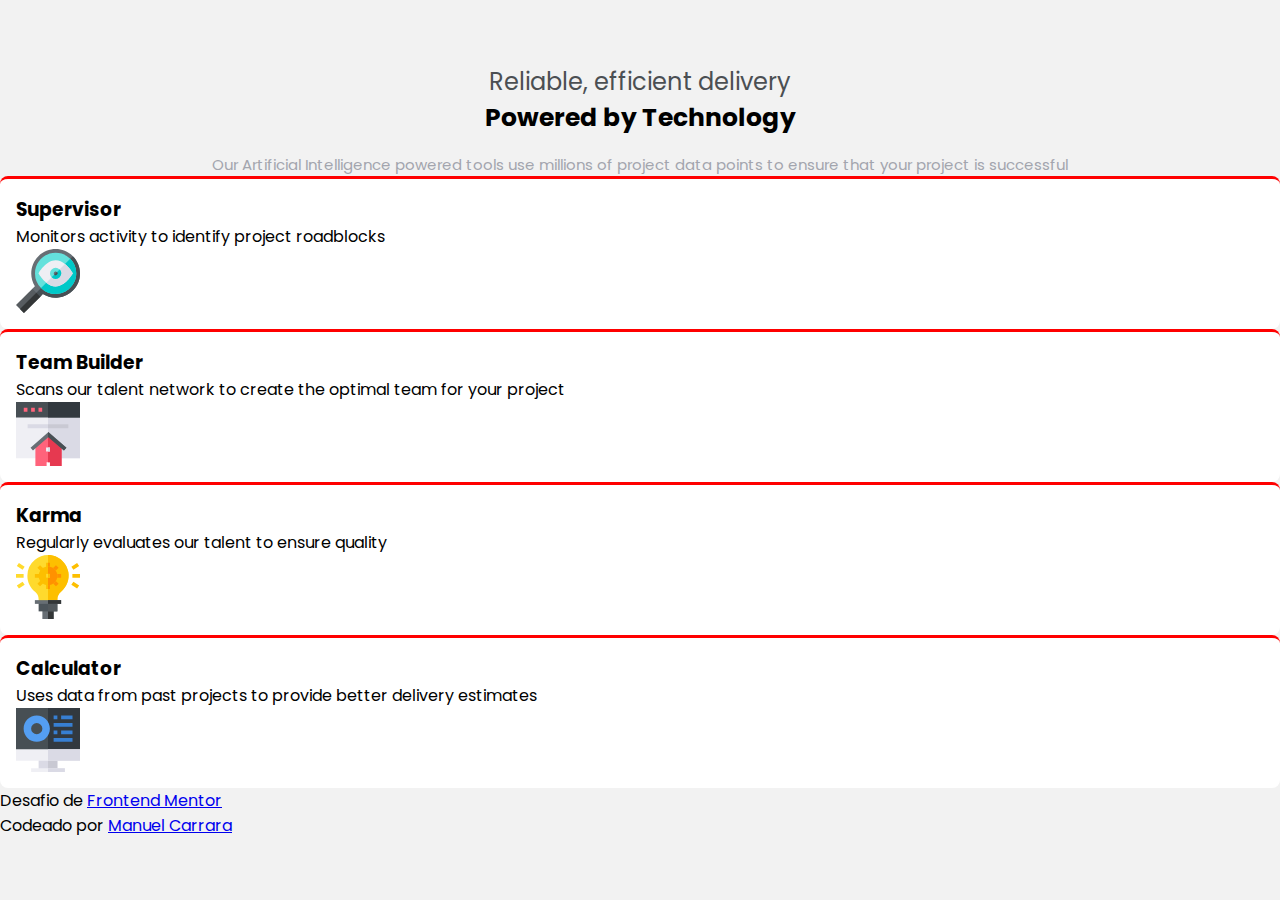
==== Inteligencia artificial/index.html @ 43cc0165 "Sume proyecto 'Inteligencia artificial'" ====
<!DOCTYPE html>
<html lang="en">
<head>
  <meta charset="UTF-8">
  <meta name="viewport" content="width=device-width, initial-scale=1.0">
  <link rel="icon" type="image/png" sizes="32x32" href="./images/favicon-32x32.png">
  <title>Frontend Mentor | Inteligencia artificial</title>
  <link rel="stylesheet" href="./styles/styles.css">
  <link rel="preconnect" href="https://fonts.googleapis.com">
  <link rel="preconnect" href="https://fonts.gstatic.com" crossorigin>
  <link href="https://fonts.googleapis.com/css2?family=Poppins:wght@200;400;600&display=swap" rel="stylesheet">
</head>
<body>
  
  <header>
    
    <p id="principal">Reliable, efficient delivery</p>
    
    <h1>Powered by Technology</h1>

    <p id="secundario">Our Artificial Intelligence powered tools use millions of project data points to ensure that your project is successful</p>
  
  </header>

  <section id="contenedor-cajas">

    <article class="cajas">

      <h3>Supervisor</h3>

      <p>Monitors activity to identify project roadblocks</p>

      <img src="./images/icon-supervisor.svg" alt="lupa">

    </article>

    <article class="cajas">

      <h3>Team Builder</h3>

      <p>Scans our talent network to create the optimal team for your project</p>

      <img src="./images/icon-team-builder.svg" alt="casa">

    </article>

    <article class="cajas">

      <h3>Karma</h3>

      <p>Regularly evaluates our talent to ensure quality</p>

      <img src="./images/icon-karma.svg" alt="lamparita">

    </article>

    <article class="cajas">

      <h3>Calculator</h3>

      <p>Uses data from past projects to provide better delivery estimates</p>

      <img src="./images/icon-calculator.svg" alt="calculadora">

    </article>

  </section>
  
  <footer>

    <p>Desafio de <a href="https://www.frontendmentor.io?ref=challenge" target="_blank">Frontend Mentor</a></p>
  
    <p>Codeado por <a href="https://github.com/ManuelCarrara/Proyectos-Front-End" target="_blank">Manuel Carrara</a></p>

  </footer>

</body>
</html>
---- Inteligencia artificial/styles/styles.css ----
* {
    margin: 0;
    padding: 0;
    font-family: 'Poppins', sans-serif;
}

body {
    background-color: hsl(0, 0%, 95%);
}

header {
    text-align: center;
    margin: 4rem 2rem 0;
}

#principal {
    color: hsl(210, 5%, 31%);
    font-size: 24px;
}

h1 {
    font-size: 25px;
}

#secundario {
    color: hsl(229, 6%, 66%);
    font-size: 15px;
    margin-top: 1rem;
}

#contenedor-cajas {
    display: grid;
}

.cajas {
    display: grid;
    padding: 1rem;
    background-color: white;
    border-radius: 0.5rem;
    border-top: 3px solid red;
}
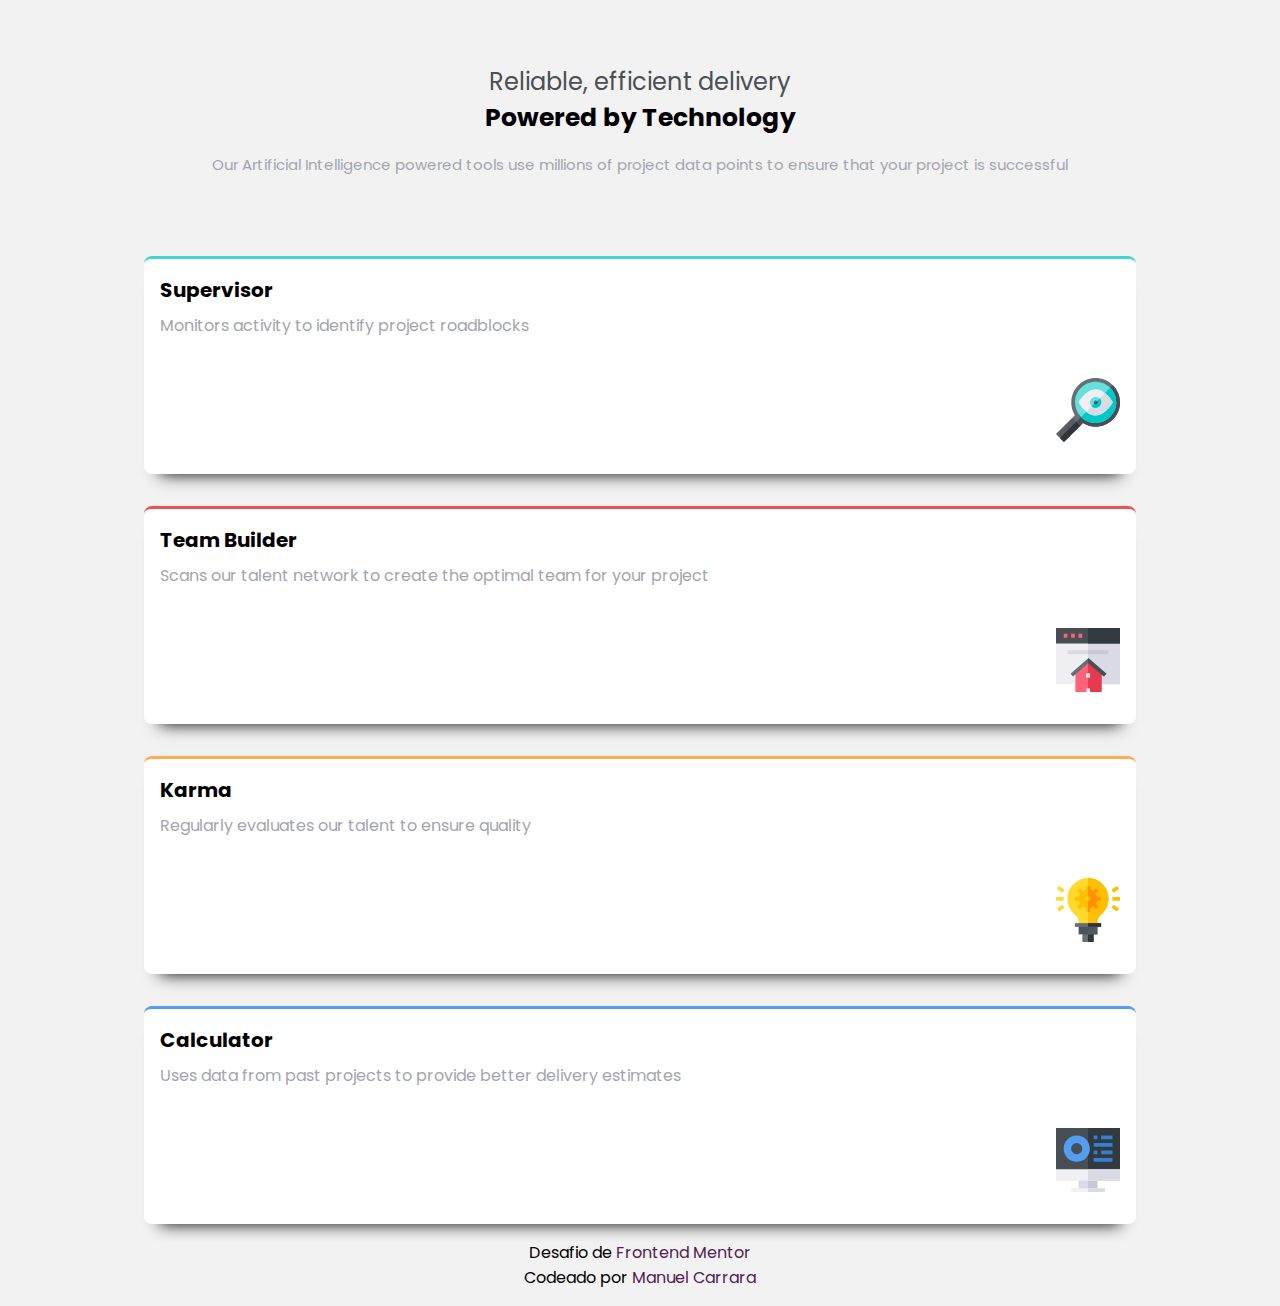
==== commit 81dcef4b: "Termine mobile y empece el desktop" ====
--- a/Inteligencia artificial/index.html
+++ b/Inteligencia artificial/index.html
@@ -24,7 +24,7 @@
 
   <section id="contenedor-cajas">
 
-    <article class="cajas">
+    <article class="cajas" id="supervisor">
 
       <h3>Supervisor</h3>
 
@@ -34,7 +34,7 @@
 
     </article>
 
-    <article class="cajas">
+    <article class="cajas" id="builder">
 
       <h3>Team Builder</h3>
 
@@ -44,7 +44,7 @@
 
     </article>
 
-    <article class="cajas">
+    <article class="cajas" id="karma">
 
       <h3>Karma</h3>
 
@@ -54,7 +54,7 @@
 
     </article>
 
-    <article class="cajas">
+    <article class="cajas" id="calculator">
 
       <h3>Calculator</h3>
 
--- a/Inteligencia artificial/styles/styles.css
+++ b/Inteligencia artificial/styles/styles.css
@@ -37,6 +37,104 @@
     padding: 1rem;
     background-color: white;
     border-radius: 0.5rem;
-    border-top: 3px solid red;
+    width: 75vw;
+    justify-self: center;
+    box-shadow: 0 1rem 1rem -1rem black;
 }
 
+h3 {
+    font-size: 20px;
+}
+
+.cajas p {
+    margin-top: 0.5rem;
+    color: hsl(229, 6%, 66%);
+}
+
+.cajas img {
+    margin-top: 2.5rem;
+    margin-bottom: 1rem;
+    justify-self: flex-end;
+}
+
+#supervisor {
+    margin-top: 5rem;
+    border-top: 3px solid hsl(180, 62%, 55%);
+}
+
+#builder {
+    margin-top: 2rem;
+    border-top: 3px solid hsl(0, 78%, 62%);
+}
+
+#karma {
+    margin-top: 2rem;
+    border-top: 3px solid hsl(34, 97%, 64%);
+}
+
+#calculator {
+    margin-top: 2rem;
+    border-top: 3px solid hsl(212, 86%, 64%);
+}
+
+footer {
+    margin-top: 1rem;
+    margin-bottom: 1rem;
+}
+
+footer a {
+    padding: 0;
+    text-decoration: none;
+    margin: 0;
+    transition: all 1s;
+    color: hsl(300, 43%, 22%);
+}
+
+footer p {
+    margin: 0;
+    color: black;
+    text-align: center;
+}
+
+footer a:hover {
+    text-decoration:underline;
+    display: inline-block;
+    transform: translateX(10px);
+}
+
+@media (min-width: 1300px) {
+
+    #principal {
+        font-size: 36px;
+    }
+
+    h1 {
+        font-size: 37px;
+    }
+    #secundario {
+        width: 35%;
+        margin-left: 32%;
+    }
+
+    #contenedor-cajas {
+        grid-template-columns: 1fr auto 1fr;
+        grid-template-rows: 1fr 1fr;
+    }
+
+    .cajas {
+        width: 20vw;
+    }
+
+    #supervisor {
+        justify-self: flex-end;
+        grid-row-start: 1;
+        grid-row-end: 3;
+        align-self: center;
+    }
+
+    #karma {
+        grid-column-start: 2;
+        grid-column-end: 3;
+        margin-left: 1.5rem;
+    }
+}
